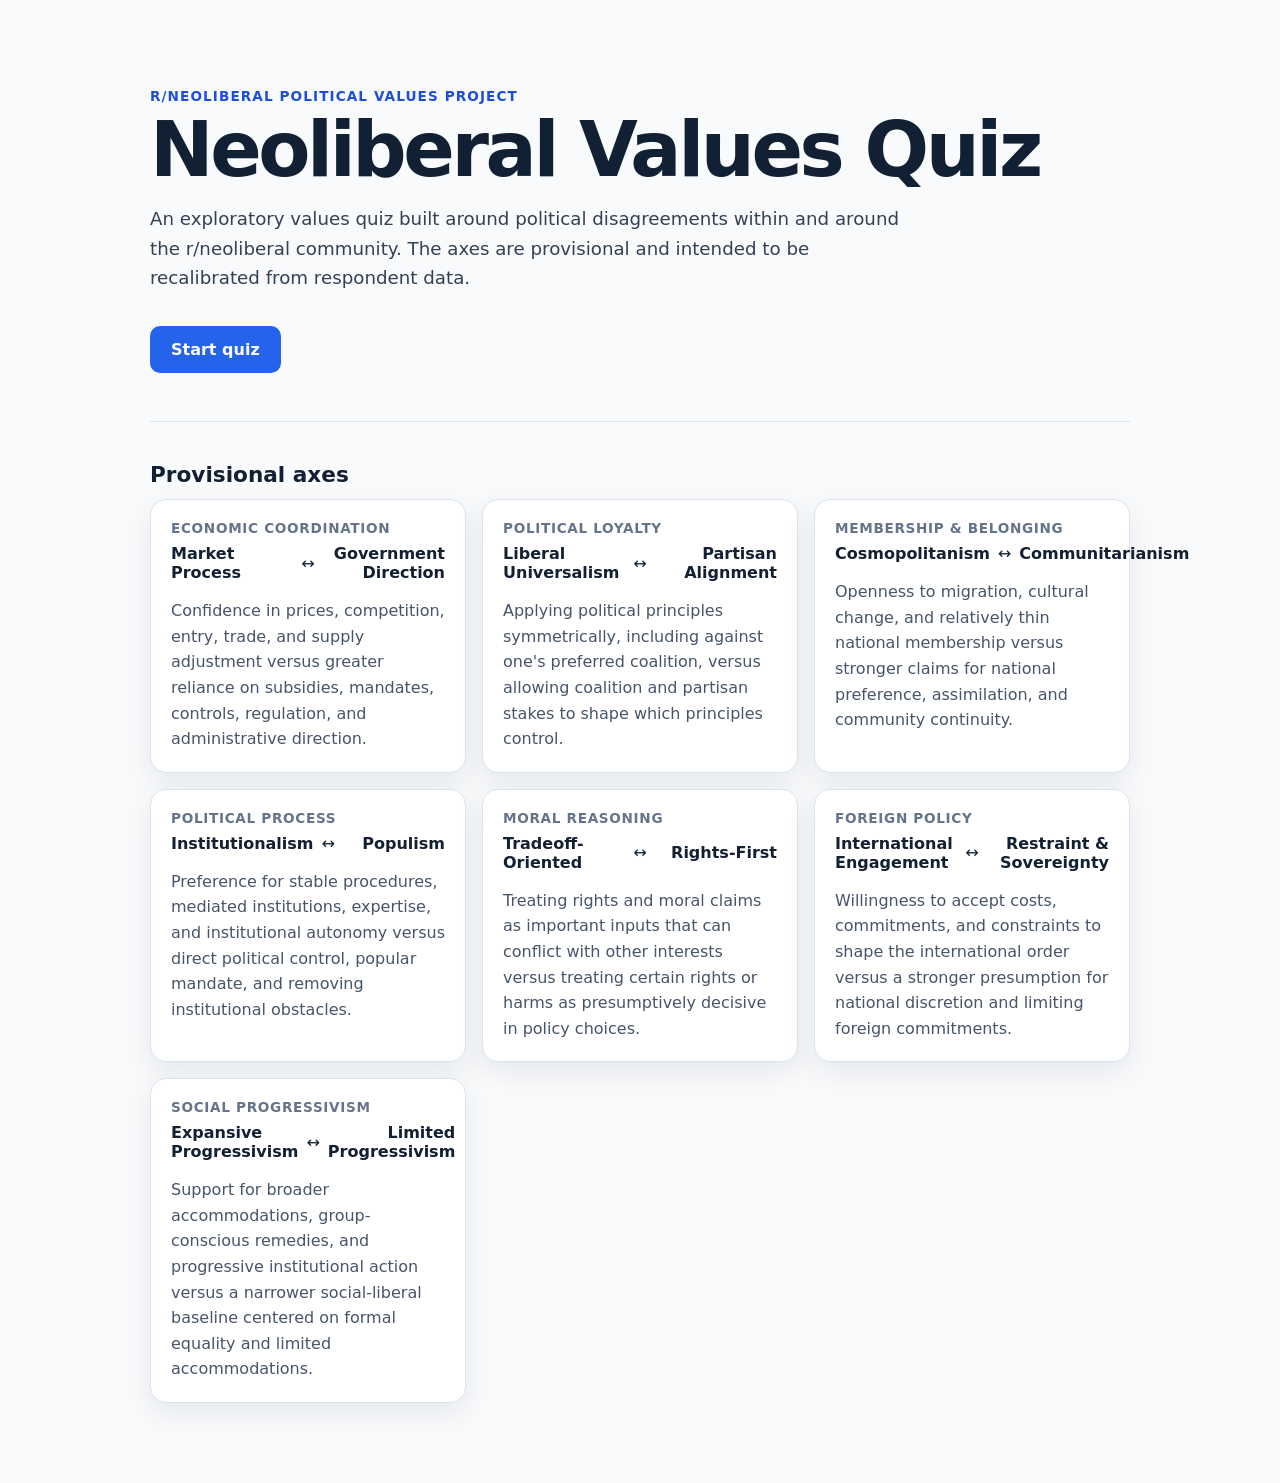
==== index.html @ acbe75fb "Move quiz files to repository root" ====
<!doctype html>
<html lang="en">
<head>
  <meta charset="utf-8">
  <meta name="viewport" content="width=device-width, initial-scale=1">
  <title>Neoliberal Values Quiz</title>
  <link rel="stylesheet" href="style.css">
  <script src="config.js" defer></script>
</head>
<body>
  <main class="page">
    <header class="hero">
      <div class="eyebrow">r/neoliberal political values project</div>
      <h1>Neoliberal Values Quiz</h1>
      <p class="lede">An exploratory values quiz built around political disagreements within and around the r/neoliberal community. The axes are provisional and intended to be recalibrated from respondent data.</p>
      <a class="primary-button" href="quiz.html">Start quiz</a>
    </header>

    <section>
      <h2>Provisional axes</h2>
      <div id="axis-grid" class="axis-grid"></div>
    </section>
  </main>

  <script>
    window.addEventListener("DOMContentLoaded", () => {
      const grid = document.getElementById("axis-grid");
      NVQ.axes.forEach((axis) => {
        const card = document.createElement("article");
        card.className = "axis-card";
        card.innerHTML = `
          <div class="axis-card-name">${axis.name}</div>
          <div class="axis-card-poles"><strong>${axis.a}</strong><span>↔</span><strong>${axis.b}</strong></div>
          <p>${axis.description}</p>
        `;
        grid.appendChild(card);
      });
    });
  </script>
</body>
</html>
---- style.css ----
:root {
  --ink: #122033;
  --muted: #64748b;
  --paper: #f8fafc;
  --card: #ffffff;
  --line: #dbe4ee;
  --accent: #2563eb;
  --accent-dark: #1d4ed8;
  --pole-a: #2563eb;
  --pole-b: #f59e0b;
  --shadow: 0 10px 30px rgba(15, 23, 42, 0.08);
}

* { box-sizing: border-box; }

body {
  margin: 0;
  background: var(--paper);
  color: var(--ink);
  font-family: Inter, ui-sans-serif, system-ui, -apple-system, BlinkMacSystemFont, "Segoe UI", sans-serif;
}

.page {
  width: min(980px, calc(100% - 32px));
  margin: 0 auto;
  padding: 56px 0 80px;
}

.hero {
  padding: 32px 0 48px;
  border-bottom: 1px solid var(--line);
  margin-bottom: 40px;
}

.eyebrow {
  color: var(--accent-dark);
  font-size: 0.85rem;
  font-weight: 800;
  letter-spacing: 0.08em;
  text-transform: uppercase;
}

h1 {
  margin: 10px 0 16px;
  font-size: clamp(2.25rem, 7vw, 4.75rem);
  line-height: 0.95;
  letter-spacing: -0.045em;
}

h2 {
  margin: 0 0 12px;
  font-size: 1.35rem;
}

p { line-height: 1.6; }

.lede {
  max-width: 760px;
  color: #334155;
  font-size: 1.14rem;
}

.lede.compact { margin-bottom: 34px; }

.primary-button,
.secondary-button,
.answer-button {
  border-radius: 10px;
  border: 1px solid transparent;
  font: inherit;
  font-weight: 700;
  cursor: pointer;
}

.primary-button {
  display: inline-block;
  margin-top: 16px;
  padding: 13px 20px;
  background: var(--accent);
  color: white;
  text-decoration: none;
}

.primary-button:hover { background: var(--accent-dark); }

.secondary-button {
  padding: 11px 16px;
  background: white;
  border-color: var(--line);
  color: var(--ink);
}

.secondary-button:disabled {
  opacity: 0.45;
  cursor: default;
}

.text-link {
  color: var(--accent-dark);
  font-weight: 700;
  text-decoration: none;
}

.axis-grid {
  display: grid;
  grid-template-columns: repeat(auto-fit, minmax(270px, 1fr));
  gap: 16px;
}

.axis-card,
.result-axis {
  background: var(--card);
  border: 1px solid var(--line);
  border-radius: 16px;
  box-shadow: var(--shadow);
}

.axis-card { padding: 20px; }
.axis-card-name { color: var(--muted); font-size: 0.85rem; font-weight: 800; text-transform: uppercase; letter-spacing: 0.05em; }
.axis-card-poles { display: grid; grid-template-columns: 1fr auto 1fr; gap: 8px; align-items: center; margin-top: 8px; }
.axis-card-poles strong:last-child { text-align: right; }
.axis-card p { color: #475569; margin-bottom: 0; }

.quiz-page { max-width: 780px; }
.progress-track { height: 8px; background: #e2e8f0; border-radius: 999px; margin: 28px 0 48px; overflow: hidden; }
.progress-bar { height: 100%; width: 0; background: var(--accent); transition: width 180ms ease; }
.quiz-page h1 { font-size: 1rem; letter-spacing: 0; color: var(--muted); }
.question-text { min-height: 130px; font-size: clamp(1.5rem, 4vw, 2.25rem); line-height: 1.3; font-weight: 700; }
.answer-buttons { display: grid; gap: 10px; margin: 28px 0 16px; }
.answer-button { width: 100%; padding: 14px 16px; background: white; border-color: var(--line); color: var(--ink); text-align: left; }
.answer-button:hover { border-color: var(--accent); background: #eff6ff; }

.results-page h1 { font-size: clamp(2.25rem, 7vw, 4.25rem); }
.result-axis { padding: 22px; margin: 16px 0; }
.axis-heading p { color: #475569; margin: 0 0 18px; }
.axis-labels { display: flex; justify-content: space-between; gap: 16px; font-size: 0.95rem; }
.axis-labels strong:last-child { text-align: right; }
.axis-bar { display: flex; height: 28px; margin-top: 10px; border-radius: 999px; overflow: hidden; background: #e2e8f0; }
.axis-bar-a { background: var(--pole-a); }
.axis-bar-b { background: var(--pole-b); }
.result-actions { display: flex; flex-wrap: wrap; gap: 12px; margin-top: 28px; }
.result-actions .primary-button { margin-top: 0; }

@media (max-width: 600px) {
  .page { width: min(100% - 22px, 980px); padding-top: 30px; }
  .question-text { min-height: 170px; }
  .axis-labels { font-size: 0.82rem; }
}
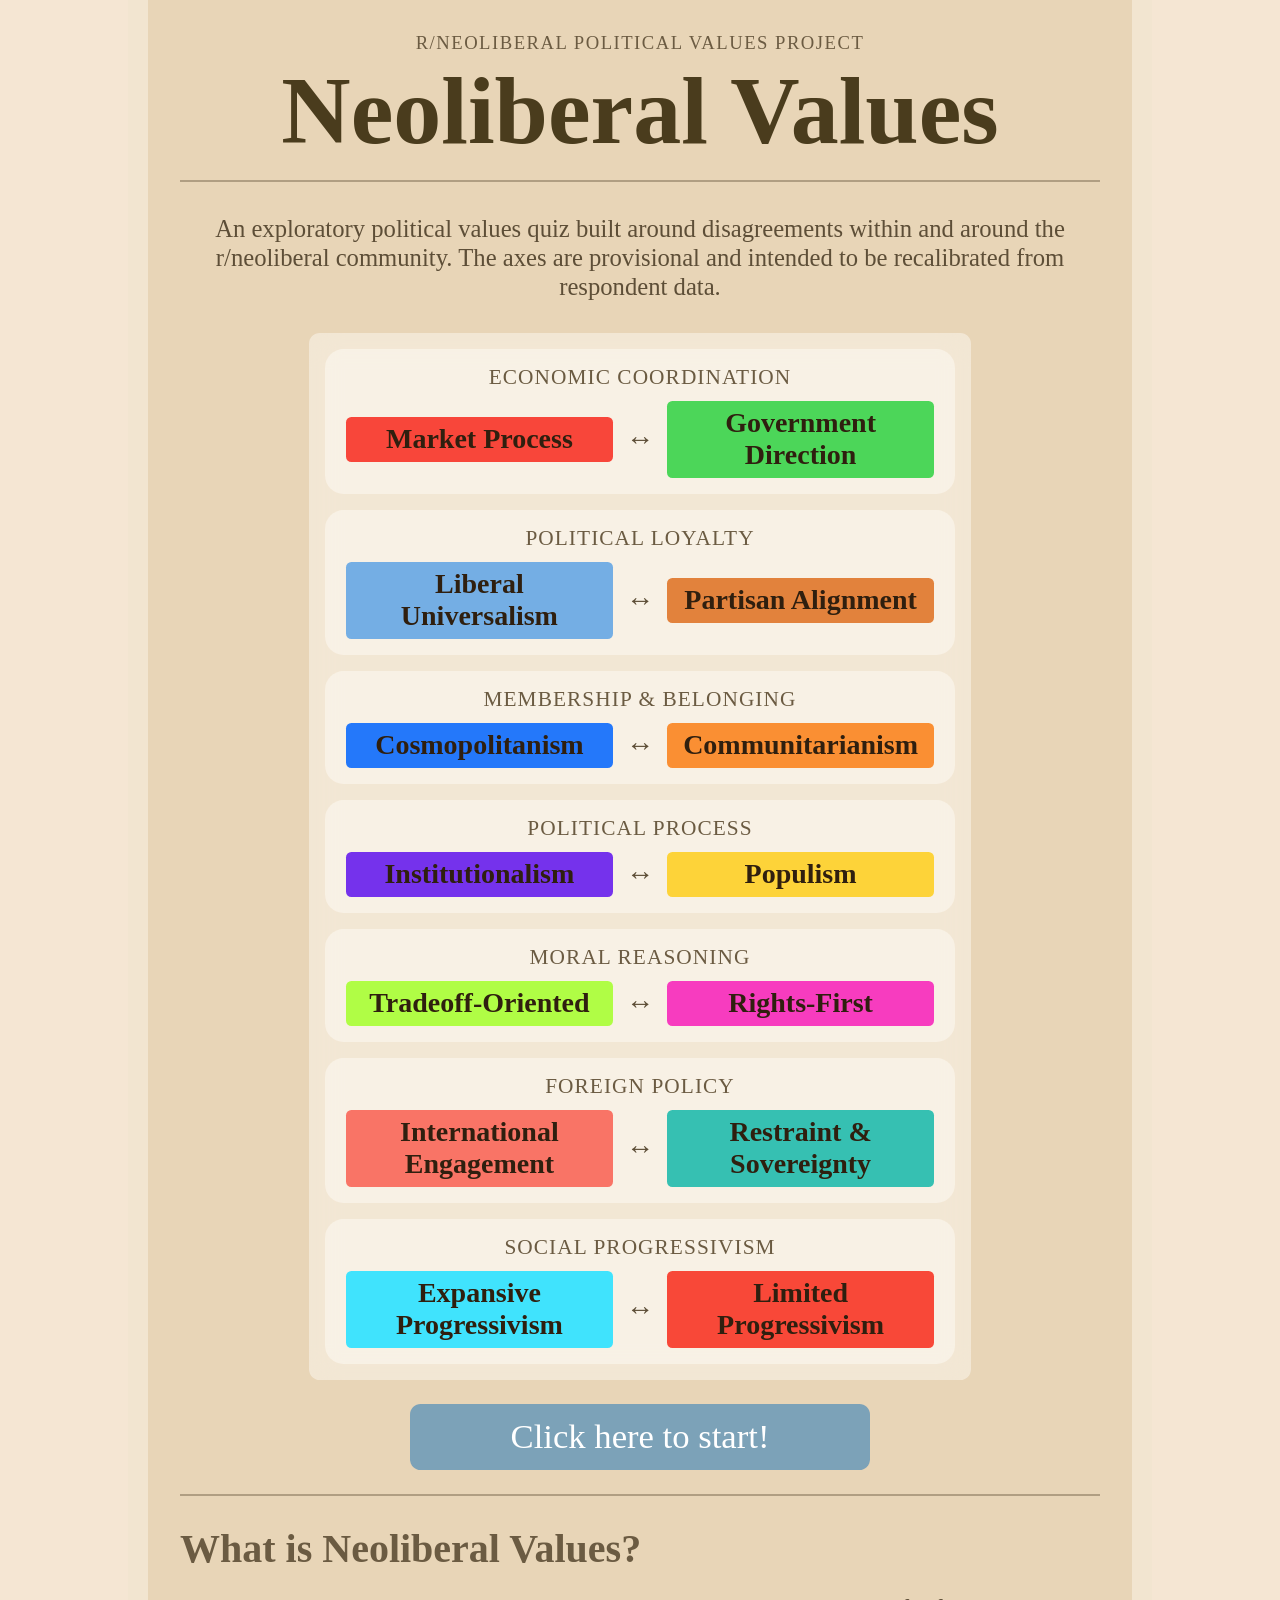
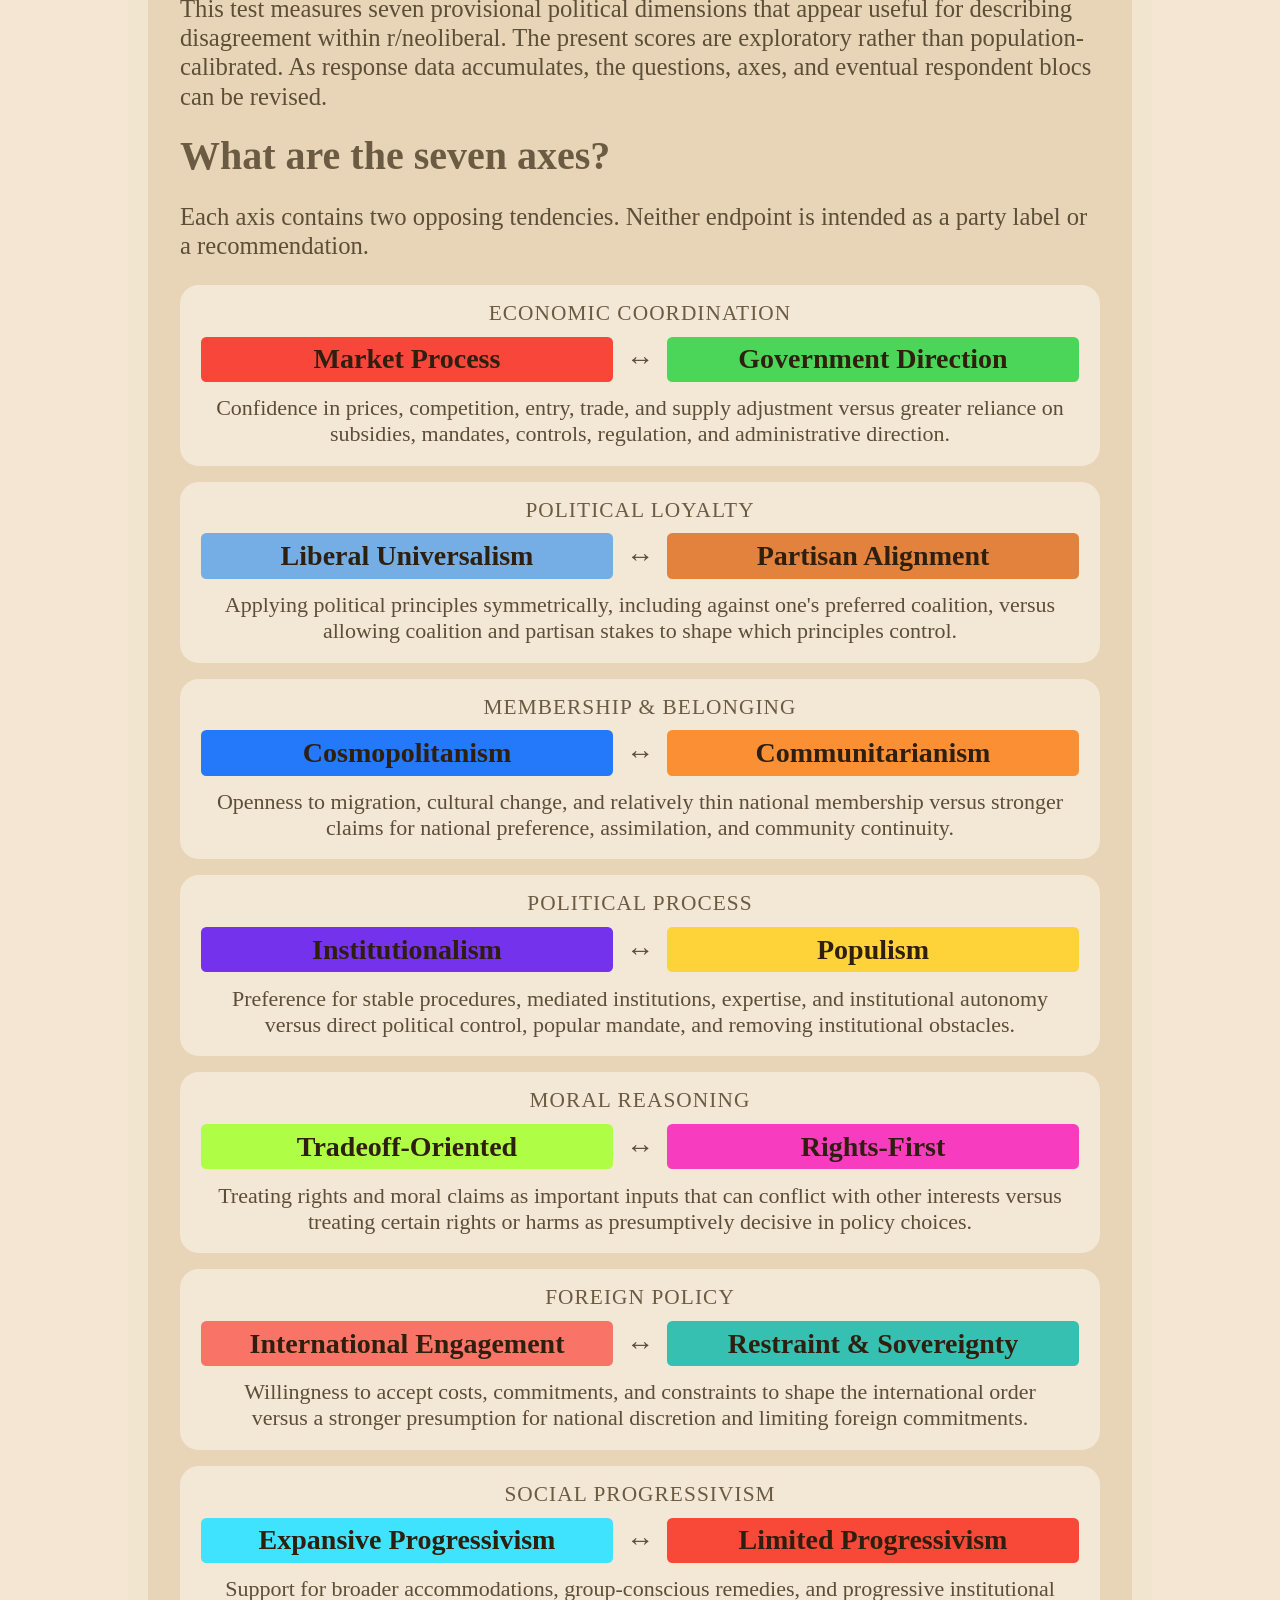
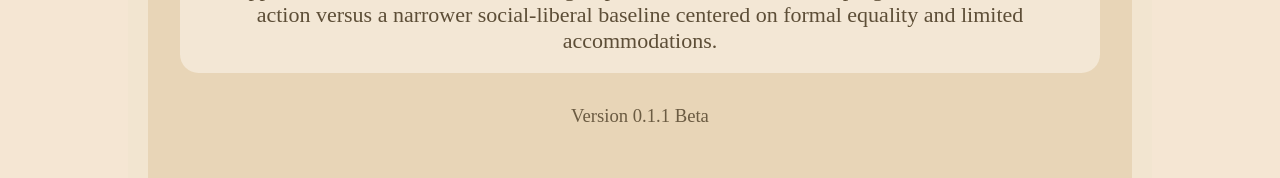
==== commit d1a13620: "Restyle quiz home page" ====
--- a/index.html
+++ b/index.html
@@ -9,31 +9,61 @@
 </head>
 <body>
   <main class="page">
-    <header class="hero">
-      <div class="eyebrow">r/neoliberal political values project</div>
-      <h1>Neoliberal Values Quiz</h1>
-      <p class="lede">An exploratory values quiz built around political disagreements within and around the r/neoliberal community. The axes are provisional and intended to be recalibrated from respondent data.</p>
-      <a class="primary-button" href="quiz.html">Start quiz</a>
-    </header>
+    <div class="eyebrow">r/neoliberal political values project</div>
+    <h1>Neoliberal Values</h1>
+    <hr>
 
-    <section>
-      <h2>Provisional axes</h2>
+    <div class="hero-copy">
+      <p class="lede">An exploratory political values quiz built around disagreements within and around the r/neoliberal community. The axes are provisional and intended to be recalibrated from respondent data.</p>
+    </div>
+
+    <div class="center">
       <div id="axis-grid" class="axis-grid"></div>
-    </section>
+    </div>
+
+    <a class="primary-button" href="quiz.html">Click here to start!</a>
+
+    <hr>
+    <h2>What is Neoliberal Values?</h2>
+    <p>This test measures seven provisional political dimensions that appear useful for describing disagreement within r/neoliberal. The present scores are exploratory rather than population-calibrated. As response data accumulates, the questions, axes, and eventual respondent blocs can be revised.</p>
+
+    <h2>What are the seven axes?</h2>
+    <p>Each axis contains two opposing tendencies. Neither endpoint is intended as a party label or a recommendation.</p>
+    <div id="axis-explanations" class="axis-grid"></div>
+
+    <p class="version">Version 0.1.1 Beta</p>
   </main>
 
   <script>
     window.addEventListener("DOMContentLoaded", () => {
       const grid = document.getElementById("axis-grid");
+      const explanations = document.getElementById("axis-explanations");
+
       NVQ.axes.forEach((axis) => {
-        const card = document.createElement("article");
-        card.className = "axis-card";
-        card.innerHTML = `
+        const compact = document.createElement("article");
+        compact.className = "axis-card";
+        compact.innerHTML = `
           <div class="axis-card-name">${axis.name}</div>
-          <div class="axis-card-poles"><strong>${axis.a}</strong><span>↔</span><strong>${axis.b}</strong></div>
+          <div class="axis-card-poles">
+            <strong style="background:${axis.colorA}">${axis.a}</strong>
+            <span>↔</span>
+            <strong style="background:${axis.colorB}">${axis.b}</strong>
+          </div>
+        `;
+        grid.appendChild(compact);
+
+        const detail = document.createElement("article");
+        detail.className = "axis-card";
+        detail.innerHTML = `
+          <div class="axis-card-name">${axis.name}</div>
+          <div class="axis-card-poles">
+            <strong style="background:${axis.colorA}">${axis.a}</strong>
+            <span>↔</span>
+            <strong style="background:${axis.colorB}">${axis.b}</strong>
+          </div>
           <p>${axis.description}</p>
         `;
-        grid.appendChild(card);
+        explanations.appendChild(detail);
       });
     });
   </script>
--- a/style.css
+++ b/style.css
@@ -1,148 +1,434 @@
-:root {
-  --ink: #122033;
-  --muted: #64748b;
-  --paper: #f8fafc;
-  --card: #ffffff;
-  --line: #dbe4ee;
-  --accent: #2563eb;
-  --accent-dark: #1d4ed8;
-  --pole-a: #2563eb;
-  --pole-b: #f59e0b;
-  --shadow: 0 10px 30px rgba(15, 23, 42, 0.08);
+/* Visual language adapted from LAWvalues */
+@font-face {
+  font-family: 'Equity';
+  src: url('https://raw.githubusercontent.com/atomandaether/LAWvalues.github.io/main/fonts/equity_text_a_regular-webfont.ttf') format('truetype');
+  font-weight: normal;
+  font-style: normal;
+}
+@font-face {
+  font-family: 'Equity';
+  src: url('https://raw.githubusercontent.com/atomandaether/LAWvalues.github.io/main/fonts/equity_text_a_bold-webfont.ttf') format('truetype');
+  font-weight: bold;
+  font-style: normal;
+}
+@font-face {
+  font-family: 'Equity Caps';
+  src: url('https://raw.githubusercontent.com/atomandaether/LAWvalues.github.io/main/fonts/equity_caps_a_regular-webfont.ttf') format('truetype');
+  font-weight: normal;
+  font-style: normal;
+}
+@font-face {
+  font-family: 'Equity Caps';
+  src: url('https://raw.githubusercontent.com/atomandaether/LAWvalues.github.io/main/fonts/equity_caps_a_bold-webfont.ttf') format('truetype');
+  font-weight: bold;
+  font-style: normal;
 }
 
 * { box-sizing: border-box; }
 
+html {
+  background: #F5E6D3 url('https://raw.githubusercontent.com/atomandaether/LAWvalues.github.io/main/value_images/paper-texture.png') repeat;
+  scroll-behavior: smooth;
+}
+
 body {
+  width: 80%;
+  min-height: 100vh;
+  margin: 0 auto;
+  padding: 2em;
+  background-color: #E8D5B7;
+  border-left: 20px solid #F2E5D0;
+  border-right: 20px solid #F2E5D0;
+  color: #5D4E37;
+  font-family: 'Equity', Georgia, serif;
+}
+
+.page {
+  width: 100%;
+  margin: 0 auto;
+}
+
+h1 {
+  color: #4A3C1D;
+  font-family: 'Equity Caps', Georgia, serif;
+  font-size: clamp(46pt, 8vw, 72pt);
+  text-align: center;
+  line-height: .95;
   margin: 0;
-  background: var(--paper);
-  color: var(--ink);
-  font-family: Inter, ui-sans-serif, system-ui, -apple-system, BlinkMacSystemFont, "Segoe UI", sans-serif;
-}
-
-.page {
-  width: min(980px, calc(100% - 32px));
-  margin: 0 auto;
-  padding: 56px 0 80px;
-}
-
-.hero {
-  padding: 32px 0 48px;
-  border-bottom: 1px solid var(--line);
-  margin-bottom: 40px;
+}
+
+h2 {
+  color: #6B5B42;
+  font-family: 'Equity', Georgia, serif;
+  font-size: 30pt;
+  line-height: 1.05;
+  margin: 18pt 0 10pt;
+}
+
+p {
+  color: #5D4E37;
+  font-family: 'Equity', Georgia, serif;
+  font-size: 18.5pt;
+  line-height: 1.18;
+}
+
+a {
+  color: #5A7A91;
+  text-decoration: none;
+}
+a:hover { color: #476679; text-decoration: underline; }
+
+hr {
+  border: 0;
+  border-top: 2px solid rgba(107, 91, 66, .45);
+  margin: 18pt 0 24pt;
+}
+
+.hero-copy {
+  text-align: center;
+  max-width: 900px;
+  margin: 0 auto 24pt;
 }
 
 .eyebrow {
-  color: var(--accent-dark);
-  font-size: 0.85rem;
-  font-weight: 800;
-  letter-spacing: 0.08em;
+  color: #6B5B42;
+  text-align: center;
+  font-size: 14pt;
+  letter-spacing: .08em;
   text-transform: uppercase;
-}
-
-h1 {
-  margin: 10px 0 16px;
-  font-size: clamp(2.25rem, 7vw, 4.75rem);
-  line-height: 0.95;
-  letter-spacing: -0.045em;
-}
-
-h2 {
-  margin: 0 0 12px;
-  font-size: 1.35rem;
-}
-
-p { line-height: 1.6; }
+  margin-bottom: 8pt;
+}
 
 .lede {
-  max-width: 760px;
-  color: #334155;
-  font-size: 1.14rem;
-}
-
-.lede.compact { margin-bottom: 34px; }
-
+  max-width: 900px;
+  margin: 12pt auto 24pt;
+  text-align: center;
+}
+.lede.compact { margin-bottom: 24pt; }
+
+.center {
+  width: 72%;
+  min-width: 520px;
+  margin: 0 auto 18pt;
+  padding: 12pt;
+  background-color: rgba(254, 252, 249, .45);
+  backdrop-filter: blur(15px);
+  border-radius: 8pt;
+  text-align: center;
+}
+
+.axis-grid {
+  display: grid;
+  grid-template-columns: 1fr;
+  gap: 12pt;
+}
+
+.axis-card {
+  background-color: rgba(254, 252, 249, .45);
+  border-radius: 14pt;
+  padding: 12pt 16pt;
+  text-align: center;
+}
+
+.axis-card-name {
+  color: #6B5B42;
+  font-size: 16pt;
+  letter-spacing: .05em;
+  text-transform: uppercase;
+  margin-bottom: 8pt;
+}
+
+.axis-card-poles {
+  display: grid;
+  grid-template-columns: 1fr auto 1fr;
+  gap: 10pt;
+  align-items: center;
+  font-size: 21pt;
+}
+
+.axis-card-poles strong {
+  display: inline-block;
+  padding: 5pt 8pt;
+  border-radius: 4pt;
+  color: #2F1F0F;
+}
+.axis-card-poles strong:last-child { text-align: center; }
+.axis-card p {
+  margin: 10pt auto 2pt;
+  max-width: 850px;
+  font-size: 16.5pt;
+}
+
+.button,
 .primary-button,
 .secondary-button,
 .answer-button {
-  border-radius: 10px;
-  border: 1px solid transparent;
-  font: inherit;
-  font-weight: 700;
+  font-family: 'Equity', Georgia, serif;
+  border: none;
+  border-radius: 8pt;
+  text-align: center;
+  text-decoration: none;
   cursor: pointer;
 }
 
-.primary-button {
-  display: inline-block;
-  margin-top: 16px;
-  padding: 13px 20px;
-  background: var(--accent);
+.primary-button,
+.button {
+  background-color: #7CA2B8;
   color: white;
+  padding: 10pt;
+  width: 50%;
+  min-width: 360px;
+  display: block;
+  font-size: 26pt;
+  margin: 12pt auto;
+}
+.primary-button:hover,
+.button:hover {
+  background-color: #6A8FA5;
   text-decoration: none;
 }
 
-.primary-button:hover { background: var(--accent-dark); }
+.text-link {
+  display: block;
+  text-align: center;
+  font-size: 18pt;
+  margin-bottom: 8pt;
+}
+
+.quiz-page h1 {
+  font-size: clamp(42pt, 7vw, 64pt);
+}
+
+.progress-track {
+  width: 70%;
+  min-width: 500px;
+  height: 10px;
+  margin: 18pt auto 24pt;
+  background: rgba(254, 252, 249, .55);
+  border-radius: 999px;
+  overflow: hidden;
+}
+.progress-bar {
+  height: 100%;
+  width: 0;
+  background: #7CA2B8;
+  transition: width 180ms ease;
+}
+
+#question-number {
+  text-align: center;
+  font-size: 27pt;
+}
+
+p.question {
+  margin: 16pt auto;
+  color: #333;
+  font-family: 'Equity', Georgia, serif;
+  width: 70%;
+  min-width: 500px;
+  min-height: 180px;
+  background-color: rgba(254, 252, 249, .45);
+  padding: 18pt;
+  border-radius: 16pt;
+  font-size: clamp(26pt, 4vw, 36pt);
+  display: flex;
+  justify-content: center;
+  align-items: center;
+  text-align: center;
+}
+
+.answer-buttons {
+  margin-top: 8pt;
+}
+
+.answer-button {
+  color: white;
+  padding: 8pt;
+  width: 50%;
+  min-width: 500px;
+  display: block;
+  font-size: 22pt;
+  margin: -2px auto;
+}
+.stronglyAgree { background: #1b5e20; }
+.stronglyAgree:hover { background: #154a19; }
+.agree { background: #388e3c; }
+.agree:hover { background: #2f7a33; }
+.somewhatAgree { background: #66a96a; }
+.somewhatAgree:hover { background: #558f59; }
+.neutral { background: #949494; }
+.neutral:hover { background: #656565; }
+.somewhatDisagree { background: #df766f; }
+.somewhatDisagree:hover { background: #c95e57; }
+.disagree { background: #f44336; }
+.disagree:hover { background: #d6271a; }
+.stronglyDisagree { background: #b71c1c; }
+.stronglyDisagree:hover { background: #a00e0e; }
 
 .secondary-button {
-  padding: 11px 16px;
-  background: white;
-  border-color: var(--line);
-  color: var(--ink);
-}
-
+  background-color: #6B5B42;
+  color: white;
+  padding: 8pt;
+  width: 10%;
+  min-width: 110pt;
+  display: block;
+  font-size: 18pt;
+  margin: 14pt auto 0;
+}
+.secondary-button:hover { background: #5D4E37; }
 .secondary-button:disabled {
-  opacity: 0.45;
-  cursor: default;
-}
-
-.text-link {
-  color: var(--accent-dark);
-  font-weight: 700;
-  text-decoration: none;
-}
-
-.axis-grid {
+  background-color: #E8D5B7;
+  color: #888;
+  border: 2px solid #888;
+  cursor: not-allowed;
+}
+
+.results-page > h1:nth-of-type(2) {
+  font-size: 44pt;
+  margin-top: 18pt;
+}
+
+.result-axis {
+  margin: 24pt 0 30pt;
+}
+
+.axis-heading {
+  text-align: center;
+}
+.axis-heading h2 {
+  margin-bottom: 4pt;
+}
+.axis-heading p {
+  font-size: 15.5pt;
+  max-width: 900px;
+  margin: 0 auto 10pt;
+}
+
+.result-row {
+  width: 100%;
   display: grid;
-  grid-template-columns: repeat(auto-fit, minmax(270px, 1fr));
-  gap: 16px;
-}
-
-.axis-card,
-.result-axis {
-  background: var(--card);
-  border: 1px solid var(--line);
-  border-radius: 16px;
-  box-shadow: var(--shadow);
-}
-
-.axis-card { padding: 20px; }
-.axis-card-name { color: var(--muted); font-size: 0.85rem; font-weight: 800; text-transform: uppercase; letter-spacing: 0.05em; }
-.axis-card-poles { display: grid; grid-template-columns: 1fr auto 1fr; gap: 8px; align-items: center; margin-top: 8px; }
-.axis-card-poles strong:last-child { text-align: right; }
-.axis-card p { color: #475569; margin-bottom: 0; }
-
-.quiz-page { max-width: 780px; }
-.progress-track { height: 8px; background: #e2e8f0; border-radius: 999px; margin: 28px 0 48px; overflow: hidden; }
-.progress-bar { height: 100%; width: 0; background: var(--accent); transition: width 180ms ease; }
-.quiz-page h1 { font-size: 1rem; letter-spacing: 0; color: var(--muted); }
-.question-text { min-height: 130px; font-size: clamp(1.5rem, 4vw, 2.25rem); line-height: 1.3; font-weight: 700; }
-.answer-buttons { display: grid; gap: 10px; margin: 28px 0 16px; }
-.answer-button { width: 100%; padding: 14px 16px; background: white; border-color: var(--line); color: var(--ink); text-align: left; }
-.answer-button:hover { border-color: var(--accent); background: #eff6ff; }
-
-.results-page h1 { font-size: clamp(2.25rem, 7vw, 4.25rem); }
-.result-axis { padding: 22px; margin: 16px 0; }
-.axis-heading p { color: #475569; margin: 0 0 18px; }
-.axis-labels { display: flex; justify-content: space-between; gap: 16px; font-size: 0.95rem; }
-.axis-labels strong:last-child { text-align: right; }
-.axis-bar { display: flex; height: 28px; margin-top: 10px; border-radius: 999px; overflow: hidden; background: #e2e8f0; }
-.axis-bar-a { background: var(--pole-a); }
-.axis-bar-b { background: var(--pole-b); }
-.result-actions { display: flex; flex-wrap: wrap; gap: 12px; margin-top: 28px; }
-.result-actions .primary-button { margin-top: 0; }
+  grid-template-columns: minmax(120px, 18%) 1fr minmax(120px, 18%);
+  align-items: center;
+  gap: 10pt;
+}
+
+.pole-badge {
+  padding: 8pt 6pt;
+  border-radius: 5pt;
+  text-align: center;
+  font-size: 19pt;
+  font-weight: bold;
+  line-height: 1.05;
+  color: #2F1F0F;
+}
+
+.axis {
+  display: flex;
+  width: 100%;
+  align-items: stretch;
+  min-height: 58pt;
+}
+
+.bar {
+  min-width: 0;
+  min-height: 58pt;
+  display: flex;
+  align-items: center;
+  border-top: 4px solid #222;
+  border-bottom: 4px solid #222;
+  overflow: hidden;
+}
+.bar.left {
+  justify-content: flex-start;
+  border-left: 4px solid #222;
+  border-right: 1px solid #222;
+}
+.bar.right {
+  justify-content: flex-end;
+  border-right: 4px solid #222;
+  border-left: 1px solid #222;
+}
+.text-wrapper {
+  font-size: clamp(18pt, 3vw, 30pt);
+  line-height: 1;
+  color: #222;
+  padding: 0 8pt;
+  white-space: nowrap;
+}
+
+.result-actions {
+  margin-top: 24pt;
+  text-align: center;
+}
+.result-actions .primary-button,
+.result-actions .secondary-button {
+  display: block;
+  margin: 10pt auto;
+}
+.result-actions .secondary-button {
+  width: 38%;
+  min-width: 280px;
+}
+
+.version {
+  text-align: center;
+  color: #6B5B42;
+  font-size: 14pt;
+  margin-top: 24pt;
+}
+
+@media (max-width: 900px) {
+  body {
+    width: 92%;
+    padding: 1.2em;
+    border-width: 10px;
+  }
+  .center,
+  .progress-track,
+  p.question,
+  .answer-button {
+    width: 92%;
+    min-width: 0;
+  }
+  .primary-button,
+  .button {
+    width: 72%;
+    min-width: 0;
+  }
+  .result-row {
+    grid-template-columns: 1fr;
+  }
+  .pole-badge {
+    font-size: 17pt;
+  }
+}
 
 @media (max-width: 600px) {
-  .page { width: min(100% - 22px, 980px); padding-top: 30px; }
-  .question-text { min-height: 170px; }
-  .axis-labels { font-size: 0.82rem; }
-}
+  body {
+    width: 100%;
+    padding: 1em .7em;
+    border: 0;
+  }
+  h1 { font-size: 42pt; }
+  h2 { font-size: 24pt; }
+  p { font-size: 16pt; }
+  .axis-card-poles {
+    grid-template-columns: 1fr;
+  }
+  .axis-card-poles span { transform: rotate(90deg); }
+  p.question {
+    min-height: 150px;
+    font-size: 24pt;
+  }
+  .answer-button {
+    width: 100%;
+    font-size: 19pt;
+  }
+  .progress-track { width: 100%; }
+  .primary-button,
+  .button { width: 100%; }
+  .result-actions .secondary-button {
+    width: 100%;
+    min-width: 0;
+  }
+}
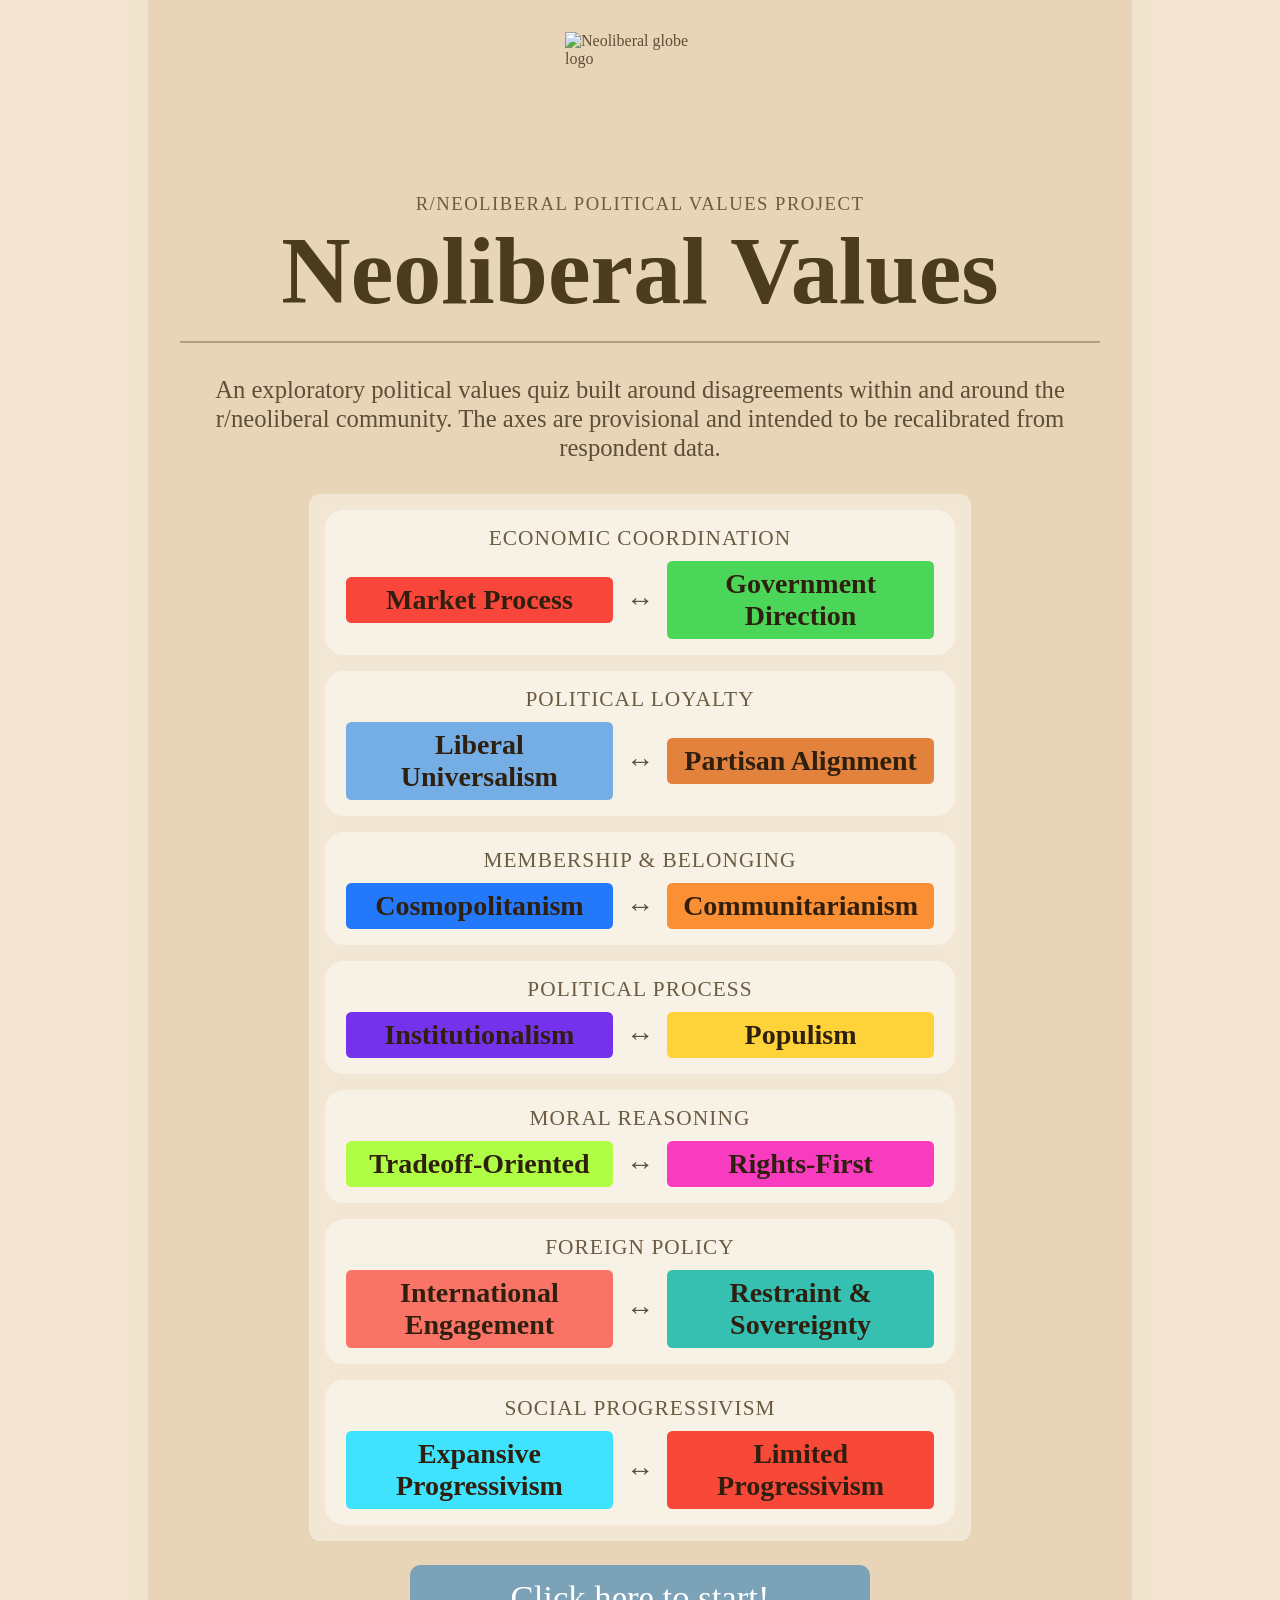
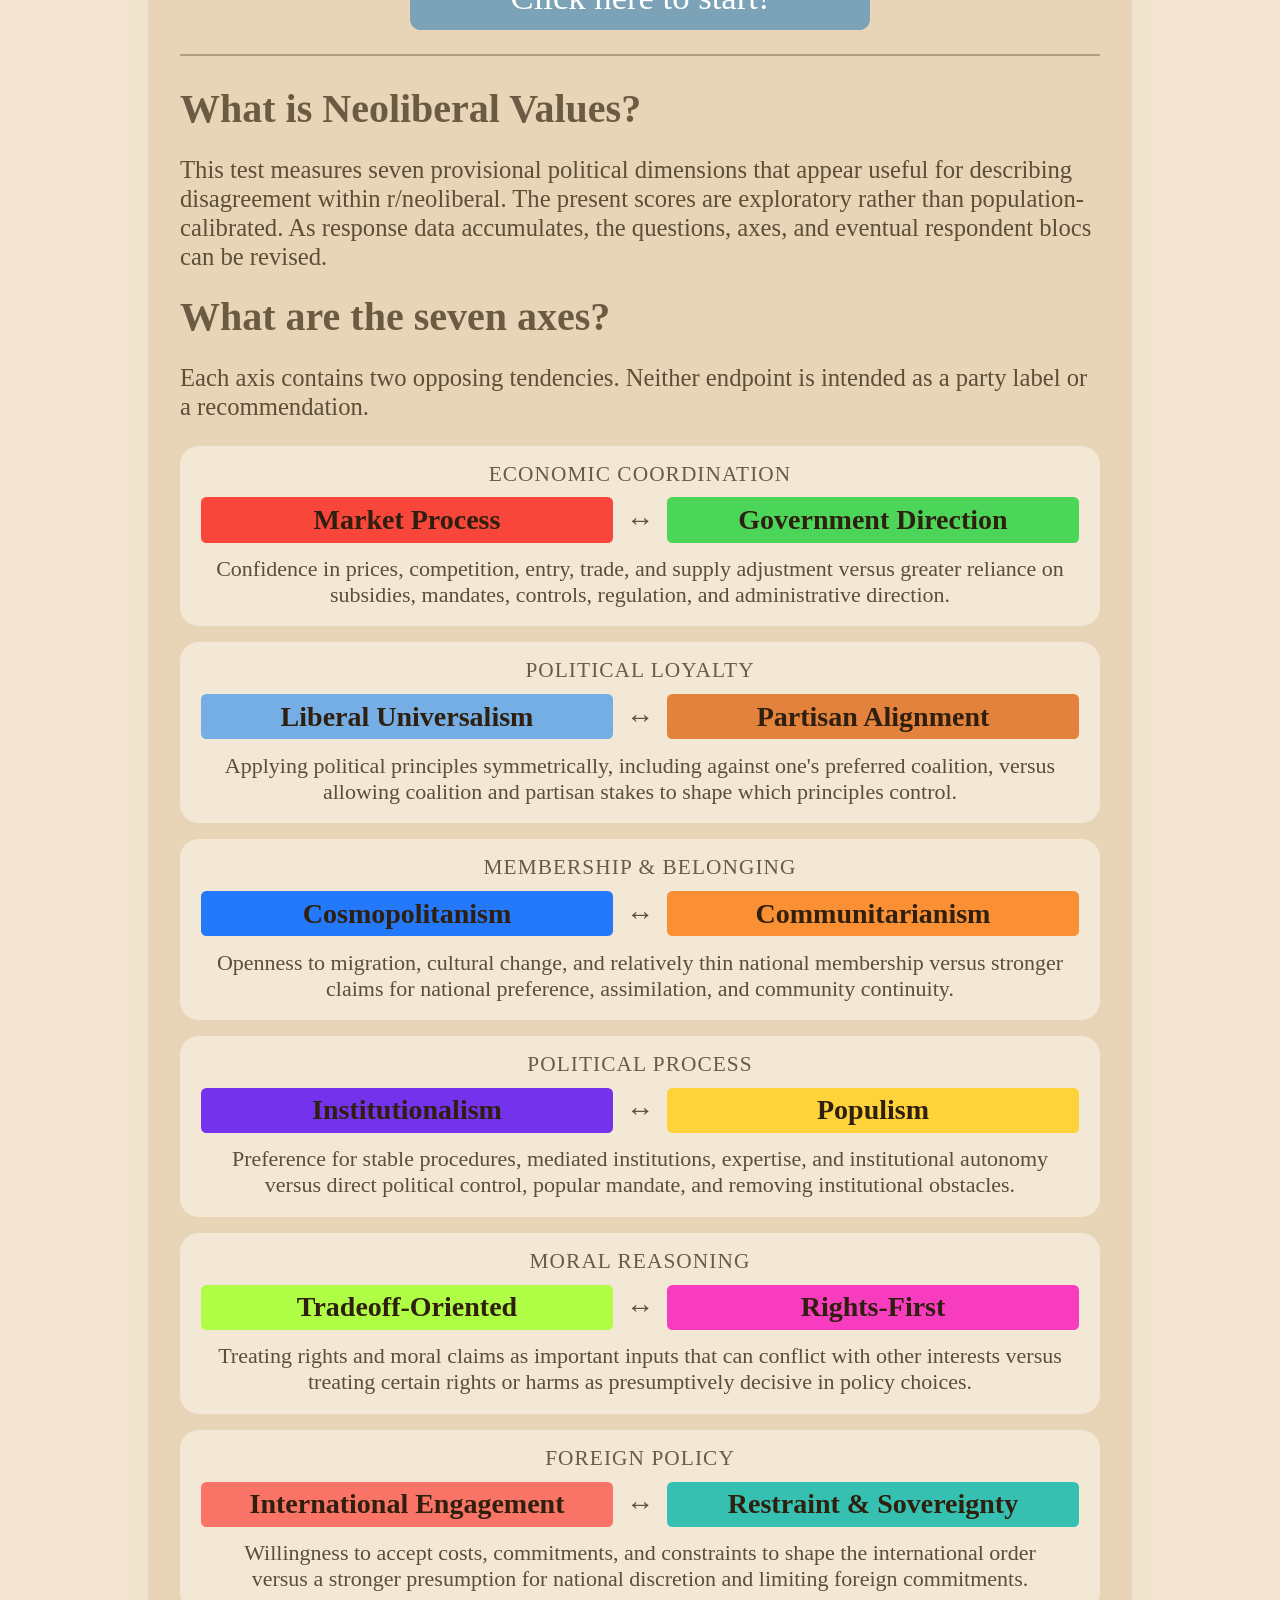
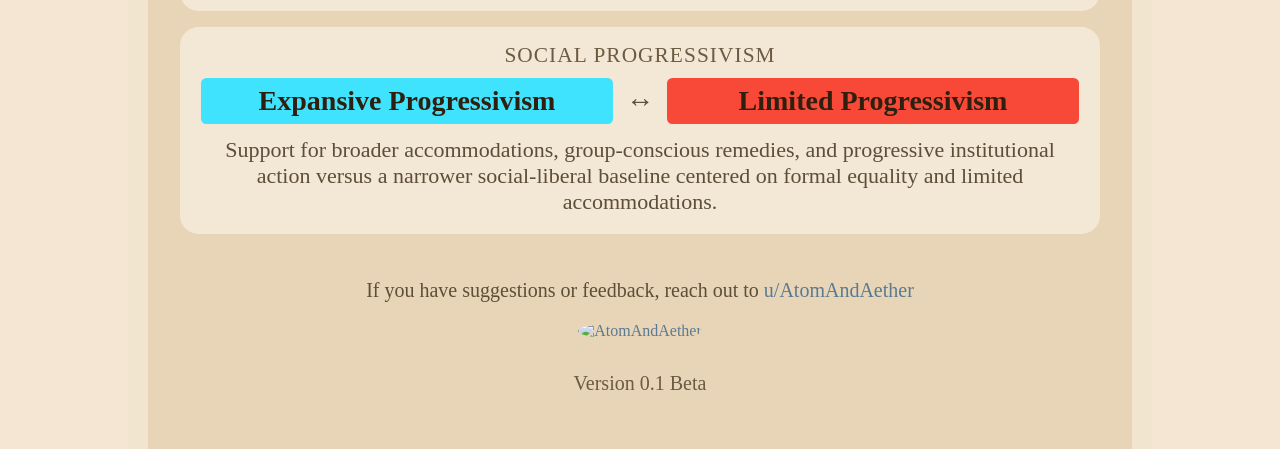
==== commit 07130b34: "Add neoliberal globe and creator footer" ====
--- a/index.html
+++ b/index.html
@@ -9,6 +9,11 @@
 </head>
 <body>
   <main class="page">
+    <img
+      class="site-logo"
+      src="https://jordanrussiacenter.org/images/wp/2019/02/asdfasfd.png"
+      alt="Neoliberal globe logo"
+    >
     <div class="eyebrow">r/neoliberal political values project</div>
     <h1>Neoliberal Values</h1>
     <hr>
@@ -31,7 +36,13 @@
     <p>Each axis contains two opposing tendencies. Neither endpoint is intended as a party label or a recommendation.</p>
     <div id="axis-explanations" class="axis-grid"></div>
 
-    <p class="version">Version 0.1.1 Beta</p>
+    <div class="creator-footer">
+      <p>If you have suggestions or feedback, reach out to <a href="https://www.reddit.com/user/AtomAndAether" target="_blank" rel="noopener">u/AtomAndAether</a></p>
+      <a href="https://www.reddit.com/user/AtomAndAether" target="_blank" rel="noopener">
+        <img src="https://raw.githubusercontent.com/atomandaether/LAWvalues.github.io/main/value_images/atomandaether.png" class="creator-avatar" alt="AtomAndAether">
+      </a>
+      <p class="version">Version 0.1 Beta</p>
+    </div>
   </main>
 
   <script>
--- a/style.css
+++ b/style.css
@@ -432,3 +432,152 @@
     min-width: 0;
   }
 }
+
+
+.site-logo {
+  width: 150px;
+  height: 150px;
+  object-fit: contain;
+  display: block;
+  margin: 0 auto 8pt;
+}
+
+.creator-footer {
+  text-align: center;
+  margin-top: 34pt;
+  margin-bottom: 16pt;
+}
+
+.creator-footer p {
+  font-size: 15pt;
+}
+
+.creator-avatar {
+  width: 80px;
+  height: 80px;
+  border-radius: 50%;
+  transition: transform .3s;
+}
+
+.creator-avatar:hover {
+  transform: scale(1.1);
+}
+
+.community-section {
+  margin-top: 34pt;
+}
+
+.distribution-panel {
+  background-color: rgba(254, 252, 249, .45);
+  border-radius: 18pt;
+  padding: 18pt 20pt;
+}
+
+.distribution-panel h2 {
+  text-align: center;
+  margin-top: 0;
+}
+
+.distribution-panel h3 {
+  color: #6B5B42;
+  font-family: 'Equity', Georgia, serif;
+  font-size: 22pt;
+  margin: 22pt 0 10pt;
+}
+
+.calibration-placeholder p {
+  text-align: center;
+  max-width: 860px;
+  margin: 0 auto;
+}
+
+.closest-group {
+  background: rgba(255,255,255,.42);
+  border-radius: 12pt;
+  padding: 14pt;
+  text-align: center;
+  margin: 12pt 0 18pt;
+}
+
+.group-kicker {
+  color: #6B5B42;
+  font-size: 13pt;
+  text-transform: uppercase;
+  letter-spacing: .06em;
+}
+
+.group-name {
+  color: #4A3C1D;
+  font-family: 'Equity Caps', Georgia, serif;
+  font-size: 30pt;
+  margin-top: 3pt;
+}
+
+.axis-stat-list,
+.group-share-list {
+  display: grid;
+  gap: 12pt;
+}
+
+.axis-stat-row,
+.group-share-row {
+  background: rgba(255,255,255,.32);
+  border-radius: 10pt;
+  padding: 10pt 12pt;
+}
+
+.axis-stat-row span,
+.group-share-label span {
+  color: #6B5B42;
+  font-size: 14pt;
+}
+
+.mini-range {
+  position: relative;
+  height: 16px;
+  margin-top: 8pt;
+  background: rgba(107,91,66,.16);
+  border-radius: 999px;
+  overflow: visible;
+}
+
+.mini-iqr {
+  position: absolute;
+  top: 3px;
+  height: 10px;
+  background: rgba(124,162,184,.65);
+  border-radius: 999px;
+}
+
+.mini-median,
+.mini-you {
+  position: absolute;
+  top: -3px;
+  width: 3px;
+  height: 22px;
+  transform: translateX(-1px);
+}
+
+.mini-median { background: #6B5B42; }
+.mini-you { background: #F8463A; }
+
+.group-share-label {
+  display: flex;
+  justify-content: space-between;
+  gap: 12pt;
+  align-items: baseline;
+}
+
+.group-share-track {
+  height: 18px;
+  margin-top: 6pt;
+  background: rgba(107,91,66,.16);
+  border-radius: 999px;
+  overflow: hidden;
+}
+
+.group-share-fill {
+  height: 100%;
+  background: #7CA2B8;
+  border-radius: 999px;
+}
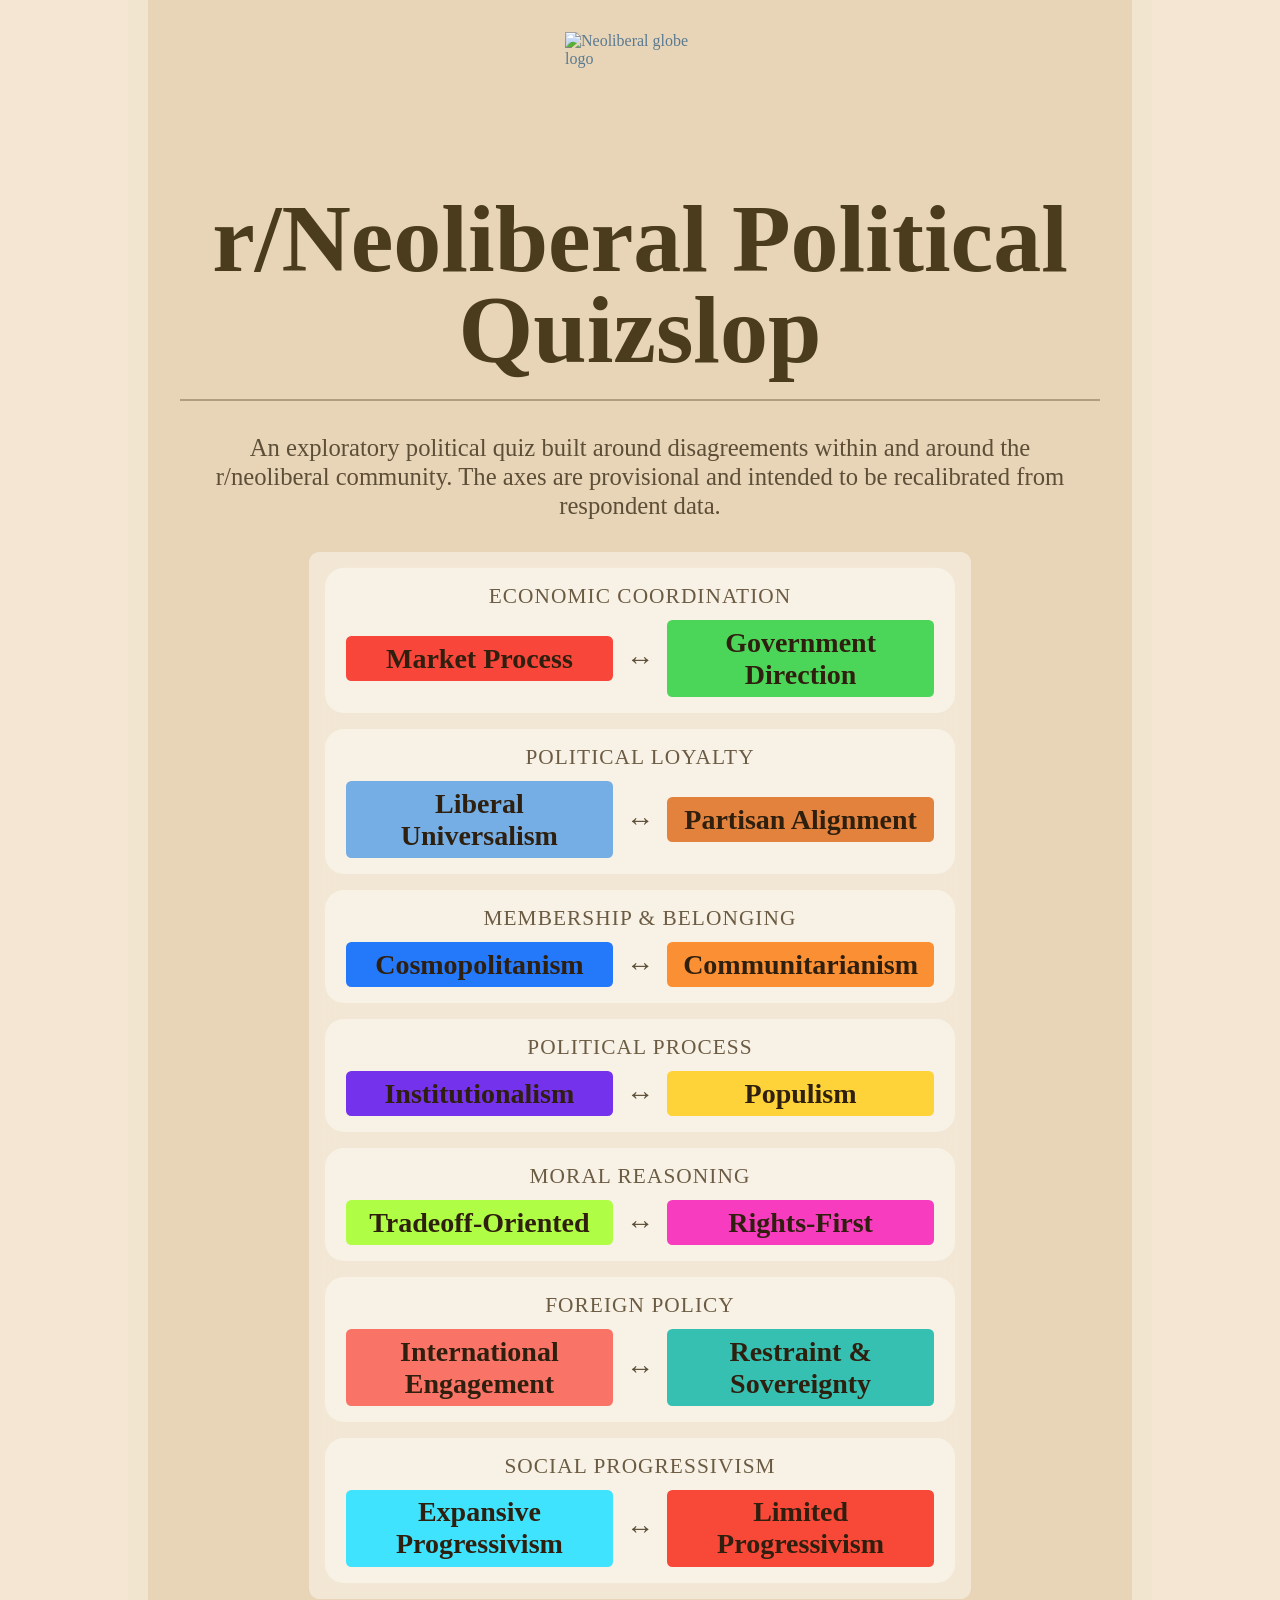
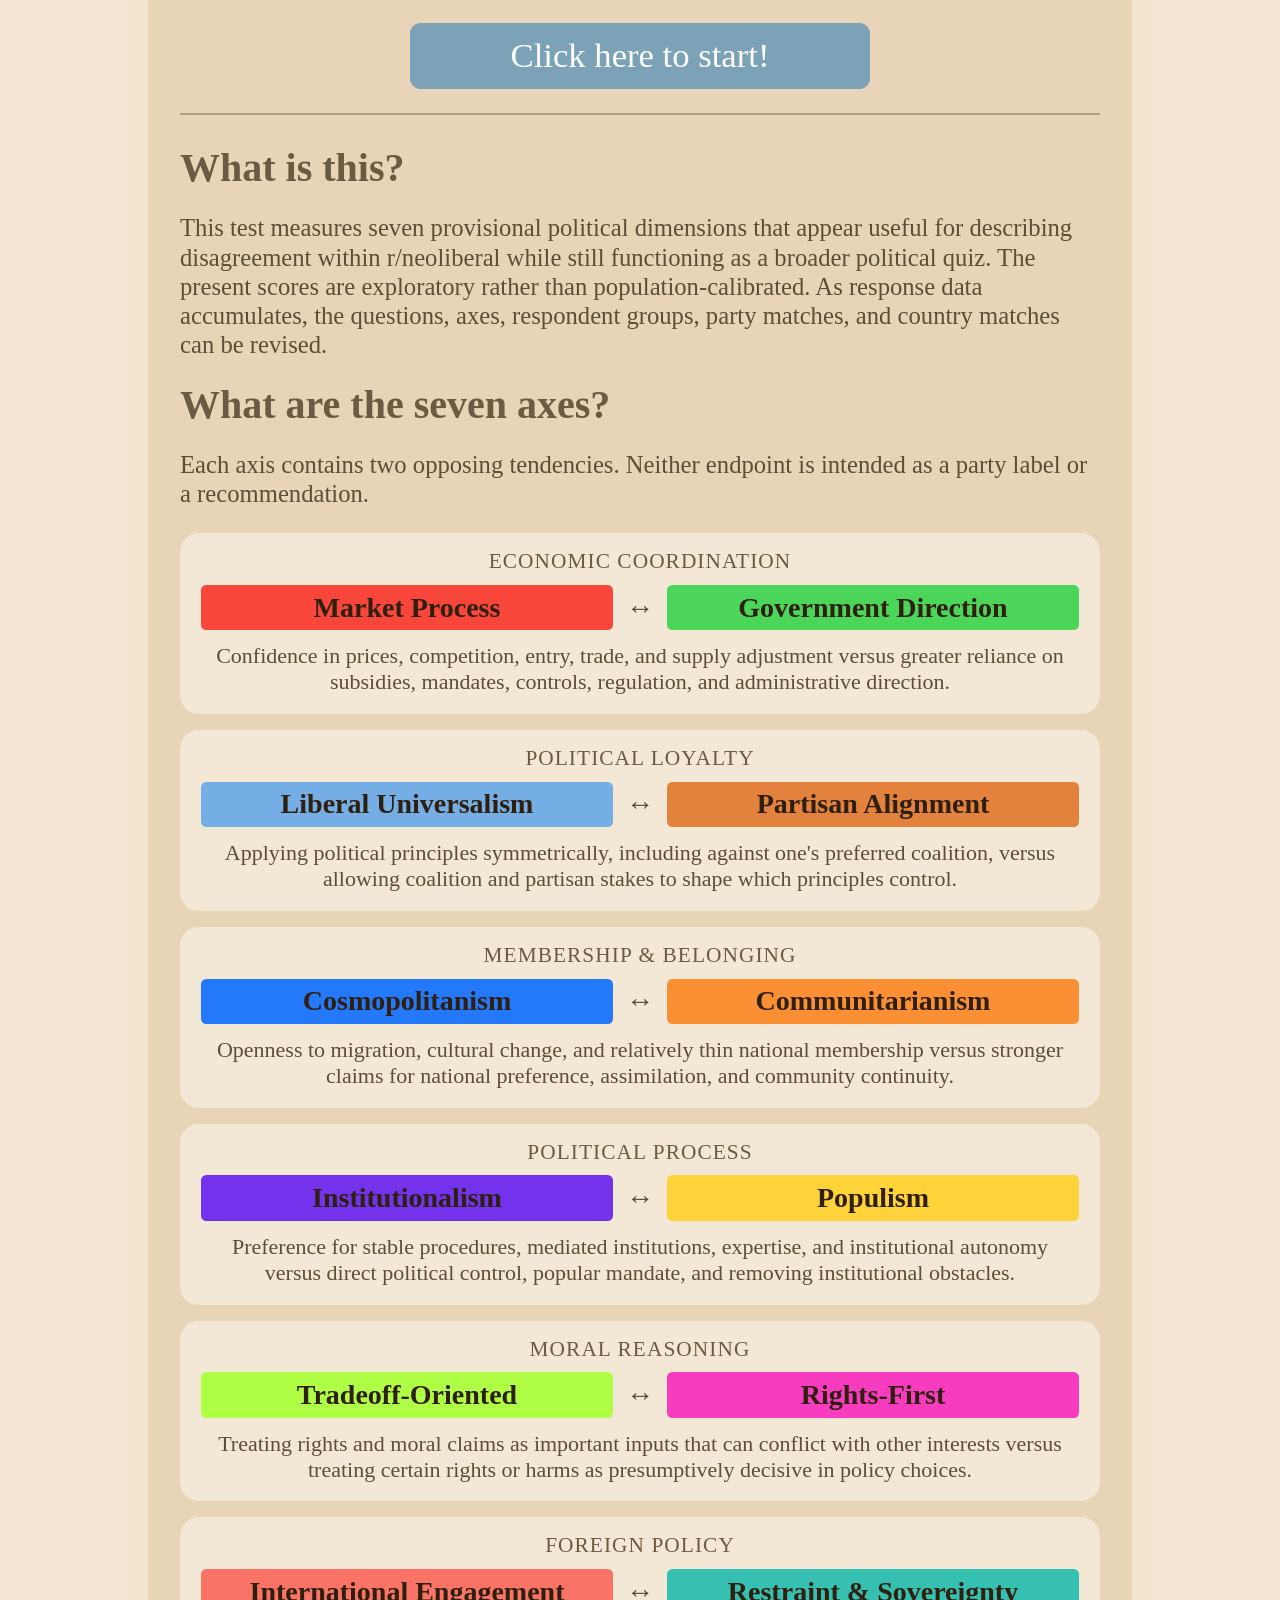
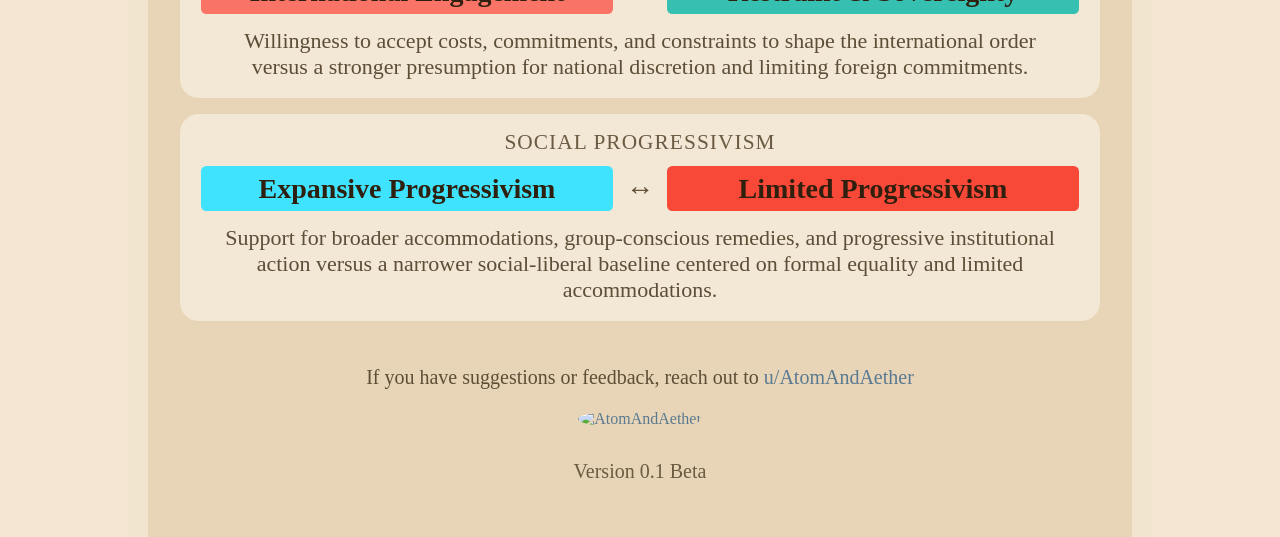
==== commit b6c8531a: "Update homepage branding and subreddit logo link" ====
--- a/index.html
+++ b/index.html
@@ -3,23 +3,20 @@
 <head>
   <meta charset="utf-8">
   <meta name="viewport" content="width=device-width, initial-scale=1">
-  <title>Neoliberal Values Quiz</title>
+  <title>r/Neoliberal Political Quizslop</title>
   <link rel="stylesheet" href="style.css">
   <script src="config.js" defer></script>
 </head>
 <body>
   <main class="page">
-    <img
-      class="site-logo"
-      src="https://jordanrussiacenter.org/images/wp/2019/02/asdfasfd.png"
-      alt="Neoliberal globe logo"
-    >
-    <div class="eyebrow">r/neoliberal political values project</div>
-    <h1>Neoliberal Values</h1>
+    <a class="site-logo-link" href="https://www.reddit.com/r/neoliberal/" target="_blank" rel="noopener" aria-label="Visit r/neoliberal">
+      <img class="site-logo" src="neoliberal.png" alt="Neoliberal globe logo">
+    </a>
+    <h1>r/Neoliberal Political Quizslop</h1>
     <hr>
 
     <div class="hero-copy">
-      <p class="lede">An exploratory political values quiz built around disagreements within and around the r/neoliberal community. The axes are provisional and intended to be recalibrated from respondent data.</p>
+      <p class="lede">An exploratory political quiz built around disagreements within and around the r/neoliberal community. The axes are provisional and intended to be recalibrated from respondent data.</p>
     </div>
 
     <div class="center">
@@ -29,8 +26,8 @@
     <a class="primary-button" href="quiz.html">Click here to start!</a>
 
     <hr>
-    <h2>What is Neoliberal Values?</h2>
-    <p>This test measures seven provisional political dimensions that appear useful for describing disagreement within r/neoliberal. The present scores are exploratory rather than population-calibrated. As response data accumulates, the questions, axes, and eventual respondent blocs can be revised.</p>
+    <h2>What is this?</h2>
+    <p>This test measures seven provisional political dimensions that appear useful for describing disagreement within r/neoliberal while still functioning as a broader political quiz. The present scores are exploratory rather than population-calibrated. As response data accumulates, the questions, axes, respondent groups, party matches, and country matches can be revised.</p>
 
     <h2>What are the seven axes?</h2>
     <p>Each axis contains two opposing tendencies. Neither endpoint is intended as a party label or a recommendation.</p>
